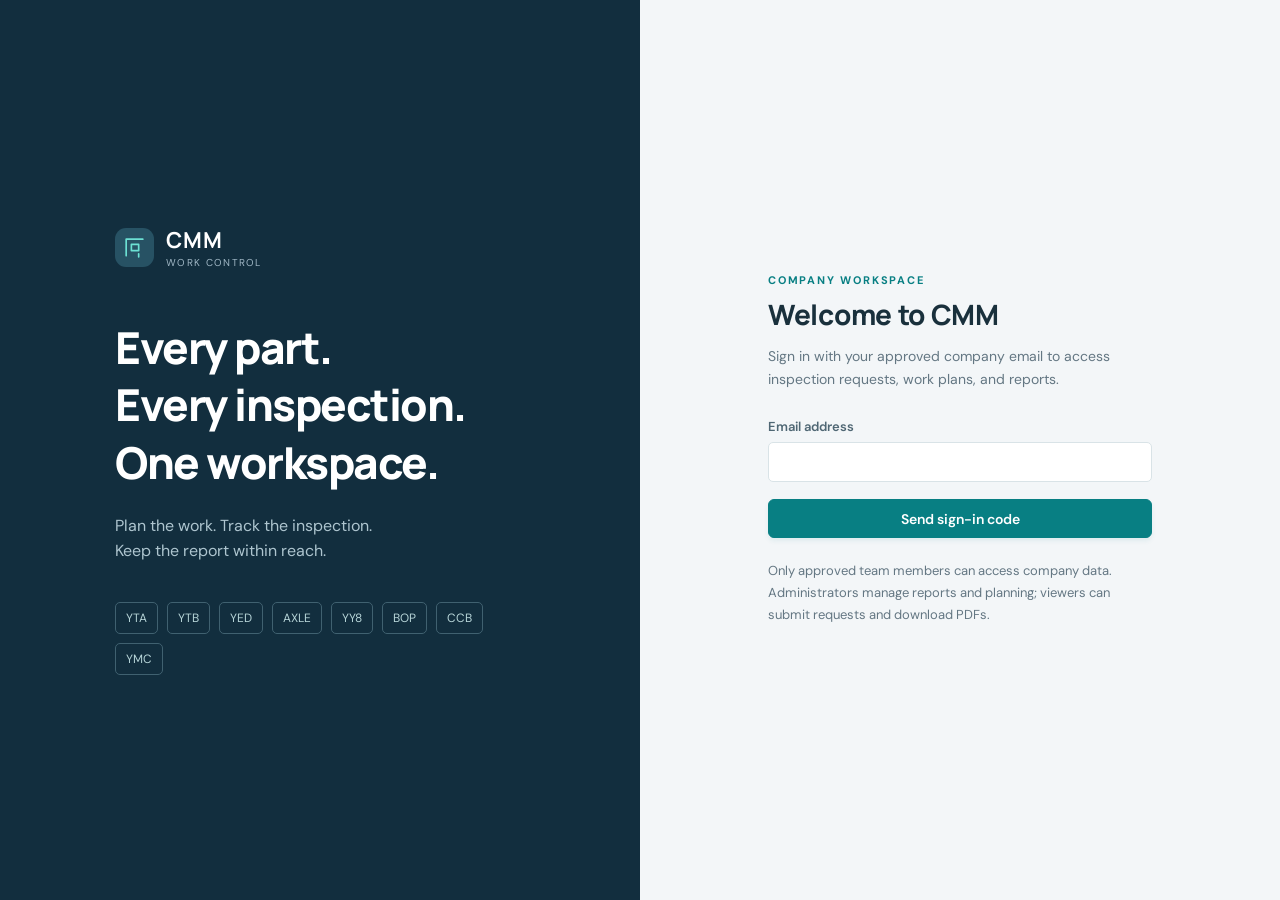
==== index.html @ 53dfef70 "Refresh portal assets for company calendar support" ====
<!doctype html>
<html lang="en"><head><meta charset="utf-8"><meta name="viewport" content="width=device-width,initial-scale=1"><meta name="description" content="CMM work planning, inspection requests, reports and shift availability."><meta name="referrer" content="no-referrer"><title>CMM | Work Control</title><link rel="icon" href="favicon.svg" type="image/svg+xml"><link rel="stylesheet" href="style.css"><script defer src="config.js?v=20261004-live"></script><script defer src="app.js?v=20261004-calendar"></script></head><body><div id="app"></div><dialog id="modal" aria-labelledby="modal-title"></dialog><div id="toast" role="status" aria-live="polite"></div><noscript>This portal requires JavaScript. Please enable it in your browser.</noscript></body></html>
---- style.css ----
@import url('https://fonts.googleapis.com/css2?family=DM+Sans:wght@400;450;500;550;600;650;700&family=Manrope:wght@400;500;600;650;700;750;800&display=swap');
:root{--navy:#122e3e;--navy2:#1c3c4e;--teal:#087f83;--mint:#e1f3ef;--ink:#19303c;--muted:#647783;--line:#e0e7eb;--bg:#f3f6f8;--white:#fff;--red:#be4650;--amber:#b56b12;font-family:'DM Sans',Arial,sans-serif;color:var(--ink);font-synthesis:none;font-size:16px}*{box-sizing:border-box}body{margin:0;background:var(--bg)}button,input,select,textarea{font:inherit}button,a,input,select,textarea{-webkit-tap-highlight-color:transparent}button{cursor:pointer}button:disabled{opacity:.5;cursor:not-allowed}button:focus-visible,a:focus-visible,input:focus-visible,select:focus-visible,textarea:focus-visible{outline:3px solid #42adaf;outline-offset:3px}a{color:var(--teal)}button{border:0}svg{width:20px;height:20px;vertical-align:middle;flex-shrink:0}h1,h2,h3,p{margin:0}h1,h2,h3{font-family:Manrope,Arial,sans-serif}h1{font-size:30px;letter-spacing:-1px;font-weight:800;line-height:1.3}h2{font-size:17px;font-weight:750;letter-spacing:-.3px}h3{font-size:16px}p{line-height:1.6}small,.small{font-size:13px;color:var(--muted)}.muted{color:var(--muted)}.app-shell{display:grid;grid-template-columns:242px minmax(0,1fr);min-height:100vh}.sidebar{background:var(--navy);color:#c2d1d9;position:fixed;top:0;bottom:0;left:0;width:242px;display:flex;flex-direction:column;padding:31px 20px 18px;z-index:20}.brand{display:flex;gap:12px;align-items:center;color:white;padding:0 12px 31px}.brand-mark{width:39px;height:39px;background:#275264;border-radius:11px;display:grid;place-items:center;color:#6ce0d3}.brand-mark svg{width:25px;height:25px}.brand strong{font-family:Manrope,sans-serif;font-size:22px;letter-spacing:1px}.brand small{display:block;color:#a0b7c5;letter-spacing:1.3px;font-size:10px;margin-top:1px}.nav-caption{font-size:11px;letter-spacing:1.6px;color:#8ca7b8;padding:16px 12px 10px;font-weight:600}.nav{display:flex;flex-direction:column;gap:5px}.nav button{width:100%;display:flex;align-items:center;gap:12px;padding:12px;border-radius:7px;background:transparent;color:inherit;text-align:left;font-size:14px;font-weight:500}.nav button.active{background:#285062;color:#fff;box-shadow:inset 3px 0 #54ccc3}.nav button:hover{background:#24495a}.nav button span.count{margin-left:auto;background:#3b5e6e;border-radius:5px;padding:2px 7px;font-size:12px}.side-divider{height:1px;background:#2b4757;margin:22px 12px 2px}.line-menu{display:grid;grid-template-columns:1fr 1fr;gap:8px;padding:0 12px}.line-menu button{background:transparent;color:#b5c8d3;border:1px solid #375361;border-radius:5px;padding:7px;font-size:12px;letter-spacing:.4px}.line-menu button.active{color:#91f1de;background:#214e57;border-color:#4b9f9c}.side-bottom{margin-top:auto;padding:26px 12px 0}.side-info{border:1px solid #385360;border-radius:8px;padding:12px;font-size:12px;line-height:1.8;color:#a6becd}.side-info strong{color:#e0efee;font-size:13px;display:block}.profile{border-top:1px solid #2c4958;margin-top:20px;padding-top:20px;display:flex;gap:11px;align-items:center}.avatar{height:35px;width:35px;border-radius:50%;display:grid;place-items:center;background:#dcecf0;color:#365c69;font-weight:700;font-size:12px;flex-shrink:0}.profile strong{font-size:13px;color:#f4f7f8;display:block;max-width:135px;overflow:hidden;text-overflow:ellipsis}.profile small{color:#93adb9;font-size:11px}.main{grid-column:2;min-width:0}.topbar{height:78px;padding:0 38px;display:flex;align-items:center;justify-content:space-between;border-bottom:1px solid var(--line);background:white;gap:18px}.breadcrumb{font-size:13px;color:var(--muted);display:flex;align-items:center;gap:12px}.breadcrumb b{color:var(--ink);font-weight:500}.topright{display:flex;gap:19px;align-items:center;font-size:13px;color:var(--muted)}.time{font-variant-numeric:tabular-nums}.icon-btn{display:inline-grid;place-items:center;background:white;border:1px solid var(--line);border-radius:6px;width:34px;height:34px;color:#617883}.content{padding:30px 38px 40px;max-width:1640px;margin:0 auto}.page-heading{display:flex;align-items:center;justify-content:space-between;margin-bottom:25px;gap:15px}.page-heading p{font-size:14px;color:var(--muted);margin-top:6px}.eyebrow{font-size:11px;letter-spacing:1.8px;font-weight:700;color:var(--teal);margin-bottom:8px}.actions{display:flex;align-items:center;gap:10px;flex-wrap:wrap}.btn{display:inline-flex;align-items:center;justify-content:center;gap:8px;min-height:39px;border:1px solid var(--line);padding:9px 14px;border-radius:6px;background:white;color:var(--ink);text-decoration:none;font-size:14px;font-weight:600;white-space:nowrap}.btn.primary{background:var(--teal);border-color:var(--teal);color:white;box-shadow:0 3px 5px #087f8315}.btn.primary:hover{background:#076d70}.btn.subtle{border:0;background:transparent;color:var(--teal);padding:4px 0;font-size:13px}.btn.danger{color:var(--red);border-color:#e9bbc0}.demo-banner{border:1px solid #d3e5ec;background:#e8f2f6;padding:10px 14px;border-radius:7px;font-size:13px;display:flex;align-items:center;gap:10px;margin-bottom:23px;color:#3e6574}.demo-banner .btn{margin-left:auto;font-size:12px;min-height:27px;padding:4px 9px;background:transparent;border-color:#b7cfd8}.metric-grid{display:grid;grid-template-columns:repeat(4,1fr);gap:17px;margin-bottom:24px}.metric{background:white;border:1px solid var(--line);border-radius:10px;padding:21px 23px;position:relative}.metric-label{font-size:13px;color:var(--muted);font-weight:500;display:flex;justify-content:space-between;align-items:center}.metric-icon{background:#f0f5f7;border-radius:8px;display:grid;place-items:center;width:33px;height:33px;color:#778e9a}.metric b{font-family:Manrope,sans-serif;font-size:34px;letter-spacing:-1px;font-weight:800;display:block;margin:8px 0 7px}.metric small{font-size:12px}.metric.warn .metric-icon{background:#fff0e9;color:#bb7457}.metric.teal .metric-icon{background:#e4f4f0;color:#309187}.metric.blue .metric-icon{background:#eaf1fb;color:#6c8bb1}.metric span.mark{background:#fef0eb;padding:3px 5px;border-radius:4px;color:#b65b39}.dashboard-grid{display:grid;grid-template-columns:minmax(0,1fr) 310px;gap:23px}.panel{border:1px solid var(--line);border-radius:10px;background:white;overflow:hidden}.panel+.panel{margin-top:21px}.panel-head{padding:21px 23px;display:flex;align-items:center;justify-content:space-between;gap:12px}.panel-head p{font-size:12px;color:var(--muted);margin-top:5px}.panel-body{padding:0 23px 23px}.pill{display:inline-flex;align-items:center;gap:5px;border-radius:5px;padding:5px 8px;font-size:12px;font-weight:600;white-space:nowrap;background:#eff3f5;color:#596f7c}.pill.progress{background:#e5effb;color:#4275a9}.pill.completed{background:#e3f4eb;color:#32805e}.pill.planned{background:#eaf2f3;color:#467b83}.pill.requested{background:#f0edf9;color:#8471a3}.pill.hold{background:#fff3df;color:#b27f27}.pill.urgent{background:#fdeceb;color:#bc5553}.pill.high{background:#fff4e3;color:#ae782b}.pill.normal{background:#f1f5f7;color:#708591}.tabs{display:flex;gap:22px;overflow:auto;border-bottom:1px solid var(--line);padding:0 23px}.tabs button{padding:0 0 14px;background:none;border-bottom:2px solid transparent;color:var(--muted);font-size:13px;white-space:nowrap}.tabs button.active{border-bottom-color:var(--teal);color:var(--teal);font-weight:700}.filterbar{display:flex;align-items:center;gap:10px;padding:16px 23px;flex-wrap:wrap}.searchbox{position:relative;flex:1;min-width:180px}.searchbox svg{position:absolute;left:11px;top:10px;width:16px;color:#8ba1ac}.searchbox input{width:100%;padding-left:35px}.filterbar select{width:auto;min-width:100px}.filterbar input,.filterbar select{font-size:13px;min-height:36px;height:36px}.table-wrap{overflow:auto}table{border-collapse:collapse;width:100%;text-align:left;font-size:13px}thead{background:#f8fafb;border-block:1px solid #e9eef1;color:#82939d;font-size:10px;letter-spacing:1px;text-transform:uppercase}th{font-weight:600;padding:12px 20px;white-space:nowrap}td{padding:17px 20px;border-bottom:1px solid #edf1f3;vertical-align:middle;white-space:nowrap}tbody tr:last-child td{border-bottom:0}tbody tr:hover{background:#fafcfd}td strong{display:block;font-size:13px;font-weight:600;margin-bottom:5px}td small{font-size:11px;color:#8496a0}.part-link{border:0;background:transparent;text-align:left;padding:0;color:var(--ink)}.part-link:hover strong{color:var(--teal)}.line-tag{display:inline-block;border:1px solid #dce7eb;background:#f8fbfc;padding:4px 7px;border-radius:4px;font-size:11px;letter-spacing:.4px;color:#506e7d;font-weight:700}.date-overdue{color:#b65e51}.table-foot{border-top:1px solid var(--line);padding:13px 23px;display:flex;justify-content:space-between;font-size:12px;color:#8698a2;gap:10px}.workload{display:grid;grid-template-columns:repeat(8,1fr);gap:17px;align-items:end;height:130px}.workload-item{display:flex;flex-direction:column;align-items:center;justify-content:end;height:100%;gap:9px;font-size:11px;color:#82939c}.bar{width:100%;max-width:34px;border-radius:4px 4px 0 0;background:#3d9999;min-height:3px;position:relative}.bar span{position:absolute;top:-20px;left:0;right:0;text-align:center;color:#487887;font-size:11px}.workload-note{font-size:12px;color:var(--muted);margin-top:18px}.shift-heading{display:flex;align-items:center;justify-content:space-between;margin-bottom:20px}.available{font-size:11px;color:#338974;background:#e4f4ed;padding:4px 7px;border-radius:4px}.staff{display:flex;align-items:center;gap:12px;padding:15px 0;border-top:1px solid #edf1f3}.staff:first-child{border-top:0;padding-top:0}.staff .avatar{border-radius:9px;background:#edf3f5;height:38px;width:38px;color:#638392}.staff strong{display:block;font-size:13px;margin-bottom:4px}.staff small{font-size:11px}.staff .status-dot{margin-left:auto;width:7px;height:7px;border-radius:50%;background:#56a28a}.roster-note{background:#f6f9fa;border-top:1px solid var(--line);padding:13px 20px;font-size:11px;color:#84959e;line-height:1.6}.document-mini{display:flex;gap:12px;align-items:center;padding:15px 0;border-top:1px solid #edf1f3}.document-mini:first-child{padding-top:0;border-top:0}.file-icon{display:grid;place-items:center;width:36px;height:40px;border-radius:6px;background:#fceee9;color:#bf7d6a;flex-shrink:0}.file-icon svg{width:19px}.document-mini strong{font-size:12px;display:block;max-width:160px;overflow:hidden;text-overflow:ellipsis;white-space:nowrap;margin-bottom:4px}.document-mini small{font-size:10px}.document-mini button{margin-left:auto;color:#7c929d;border:0;background:transparent}.notice{padding:15px 18px;border:1px solid #e5d4ad;background:#fff9ed;border-radius:7px;font-size:13px;line-height:1.65;color:#8f743c;margin-bottom:20px}.notice.info{background:#edf5f8;border-color:#d4e6ed;color:#527788}.empty{padding:38px 20px;text-align:center;color:var(--muted)}.empty svg{width:32px;height:32px;color:#9aacb5;margin-bottom:12px}.empty strong{display:block;color:#4b6573;margin-bottom:6px;font-size:15px}.empty p{font-size:13px;max-width:410px;margin:0 auto 16px}.footer{display:flex;justify-content:space-between;color:#96a4ac;font-size:11px;margin-top:30px;gap:20px}.footer b{color:#6e8792;font-weight:500}.progress-track{height:5px;background:#e7eff0;border-radius:5px;overflow:hidden;margin-top:14px}.progress-track div{height:100%;background:#2e9290}.plans-header{padding:20px 23px;display:flex;gap:15px;align-items:center;justify-content:space-between}.plans-header input{width:auto}.plan-grid{display:grid;grid-template-columns:1fr 1fr;gap:24px}.report-grid{display:grid;grid-template-columns:repeat(3,1fr);gap:18px}.report-card{padding:22px;background:white;border:1px solid var(--line);border-radius:9px;display:flex;flex-direction:column;gap:14px}.report-card h3{font-size:15px;word-break:break-word;line-height:1.6}.report-meta{display:flex;justify-content:space-between;gap:10px;font-size:12px;color:var(--muted)}.report-card .actions{margin-top:auto;border-top:1px solid var(--line);padding-top:14px}.roster-table td,.roster-table th{text-align:center;min-width:100px}.roster-table td:first-child,.roster-table th:first-child{text-align:left}.roster-cell{display:inline-flex;flex-direction:column;gap:5px;border-radius:6px;padding:9px 12px;background:#edf4f5;color:#497981;font-size:12px;min-width:70px}.roster-cell.holiday{background:#f5f1ea;color:#a78d67}.roster-cell small{font-size:10px;color:inherit}.roster-cell.today{outline:1px solid #5aa1a1}.legend{display:flex;gap:20px;flex-wrap:wrap;padding:20px 23px;color:var(--muted);font-size:12px}.legend b{color:var(--teal);margin-right:4px}.settings-grid{display:grid;grid-template-columns:1fr 1fr;gap:22px;align-items:start}.settings-grid .panel{margin-top:0}.settings-grid .panel-body{padding-top:0}.form-grid{display:grid;grid-template-columns:1fr 1fr;gap:17px}.field{display:flex;flex-direction:column;gap:7px;margin-bottom:17px}.form-grid .field{margin-bottom:0}.field.full{grid-column:1/-1}.field label{font-size:13px;font-weight:600;color:#4f6774}.field small{line-height:1.6}.field input,.field select,.field textarea,input,select,textarea{padding:10px 11px;border:1px solid #d9e3e7;border-radius:5px;color:var(--ink);background:#fff;min-height:40px;width:100%;outline:0;font-size:14px}textarea{resize:vertical;line-height:1.6;min-height:90px}.shift-inputs{display:grid;grid-template-columns:70px 1fr 1fr;gap:10px;align-items:center;margin-bottom:10px;font-size:13px}.check-label{display:flex;align-items:center;gap:10px;font-size:14px;line-height:1.5}.check-label input{width:16px;min-height:auto}.form-actions{display:flex;justify-content:flex-end;gap:10px;margin-top:23px;align-items:center}.form-error{background:#fff0ee;color:#b04946;padding:10px 12px;border-radius:5px;font-size:13px;line-height:1.5;display:none;margin:12px 0}.form-error.visible{display:block}dialog{border:1px solid var(--line);border-radius:12px;padding:0;width:min(610px,calc(100% - 28px));color:var(--ink);box-shadow:0 20px 100px #0d293936;max-height:90vh}dialog::backdrop{background:#0e293c70;backdrop-filter:blur(3px)}.modal-header{display:flex;justify-content:space-between;gap:20px;align-items:center;border-bottom:1px solid var(--line);padding:23px 26px}.modal-header h2{font-size:21px}.modal-body{padding:24px 26px}.detail-checks{padding:17px;background:#f3f7f9;border:1px solid var(--line);border-radius:7px;white-space:pre-wrap;line-height:1.7;font-size:14px;margin:16px 0 22px}.detail-info{display:flex;gap:9px;flex-wrap:wrap;margin-bottom:18px}.detail-info .pill{font-size:12px}.detail-report{display:flex;gap:12px;align-items:center;border:1px solid var(--line);padding:12px;border-radius:7px;margin-top:10px;font-size:13px}.detail-report span{flex:1;word-break:break-word}.upload-area{border:1px dashed #9ebdc5;background:#f6fafb;border-radius:8px;padding:22px;text-align:center;margin-top:18px}.upload-area svg{width:29px;height:29px;color:#5f949d;margin-bottom:11px}.upload-area p{font-size:13px;color:var(--muted);margin-bottom:13px}.upload-area input{font-size:13px;max-width:100%;background:white}.week-fields{display:grid;grid-template-columns:repeat(2,1fr);gap:14px;margin:18px 0}.week-fields label{font-size:12px;display:block;margin-bottom:7px}.login-wrap{min-height:100vh;display:grid;grid-template-columns:1fr 1fr}.login-brand{background:var(--navy);color:white;padding:10vw 9vw;display:flex;justify-content:center;flex-direction:column}.login-brand .brand{padding:0 0 50px}.login-brand h1{font-size:44px;line-height:1.3;letter-spacing:-1.5px}.login-brand p{color:#aec5cf;margin-top:22px;font-size:16px}.login-lines{display:flex;flex-wrap:wrap;gap:9px;margin-top:38px}.login-lines span{border:1px solid #406170;padding:7px 10px;border-radius:5px;font-size:12px;color:#b7d5d8}.login-form{display:flex;flex-direction:column;justify-content:center;padding:10vw;max-width:750px}.login-form h2{font-size:28px;margin-bottom:12px}.login-form p{font-size:14px;color:var(--muted);margin-bottom:28px}.login-form .btn{width:100%}.login-form small{display:block;margin-top:22px;line-height:1.7}.login-link{margin-top:20px;background:none;color:var(--teal);font-size:13px}.mobile-menu{display:none}#toast{position:fixed;bottom:25px;left:50%;transform:translateX(-50%) translateY(100px);padding:14px 23px;background:#193c4b;color:white;border-radius:8px;font-size:14px;box-shadow:0 5px 30px #122e3e30;z-index:99;transition:transform .2s;max-width:90vw}#toast.show{transform:translateX(-50%) translateY(0)}.loading{padding:80px 25px;text-align:center;color:var(--muted)}.loading:before{content:'';display:block;width:28px;height:28px;border:3px solid #cbdfe3;border-top-color:var(--teal);border-radius:50%;animation:spin 1s linear infinite;margin:0 auto 17px}@keyframes spin{to{transform:rotate(360deg)}}
@media(min-width:1550px){.content{padding-top:38px}.metric-grid{gap:23px}.metric{padding:24px 27px}.dashboard-grid{grid-template-columns:minmax(0,1fr) 340px}td{padding-block:21px}.panel-head{padding-block:23px}}
@media(max-width:1250px){.app-shell{grid-template-columns:205px minmax(0,1fr)}.sidebar{width:205px;padding-inline:13px}.content{padding:27px 24px}.topbar{padding:0 24px}.dashboard-grid{grid-template-columns:minmax(0,1fr)}.dashboard-aside{display:grid;grid-template-columns:1fr 1fr;gap:22px}.dashboard-aside .panel{margin-top:0}.metric{padding:16px}.metric-label{font-size:12px}.metric-icon{width:28px;height:28px}.report-grid{grid-template-columns:1fr 1fr}}
@media(max-width:850px){.metric-grid{grid-template-columns:1fr 1fr}.page-heading{align-items:flex-start}.page-heading h1{font-size:25px}.settings-grid,.plan-grid{grid-template-columns:1fr}.topright .date-text{display:none}.sidebar{width:190px}.app-shell{grid-template-columns:190px minmax(0,1fr)}.content{padding:23px 18px}.topbar{padding:0 18px}.page-heading{flex-direction:column}.login-wrap{grid-template-columns:1fr}.login-brand{padding:45px}.login-brand .brand{padding-bottom:24px}.login-brand h1{font-size:30px}.login-brand p,.login-lines{display:none}.login-form{padding:40px;max-width:none}}
@media(max-width:620px){.app-shell{display:block}.main{width:100%}.sidebar{transform:translateX(-100%);transition:transform .2s;width:242px;box-shadow:20px 0 80px #15354533}.sidebar.open{transform:translateX(0)}.mobile-menu{display:inline-grid}.topbar{height:64px}.breadcrumb{font-size:12px}.breadcrumb span{display:none}.topright{gap:9px}.time{font-size:11px}.content{padding:22px 15px}.metric-grid{gap:10px}.metric{padding:14px}.metric b{font-size:29px}.metric small{font-size:10px}.metric-label{font-size:11px}.metric-icon{width:24px;height:24px}.metric-icon svg{width:15px;height:15px}.dashboard-grid{gap:17px}.dashboard-aside{grid-template-columns:1fr}.report-grid{grid-template-columns:1fr}.demo-banner{font-size:11px;line-height:1.5;align-items:start}.demo-banner .btn{display:none}.panel-head{padding:18px}.panel-body{padding-inline:18px}.workload{gap:12px}.form-grid{grid-template-columns:1fr}.field.full{grid-column:auto}.modal-body{padding:22px 18px}.modal-header{padding:21px 18px}.footer{font-size:10px}.footer span:last-child{display:none}.tabs{gap:18px;padding-inline:18px}.filterbar{padding:15px 18px}.login-brand{padding:35px 25px}.login-form{padding:32px 25px}}
@media(prefers-reduced-motion:reduce){*{animation:none!important;transition:none!important}}
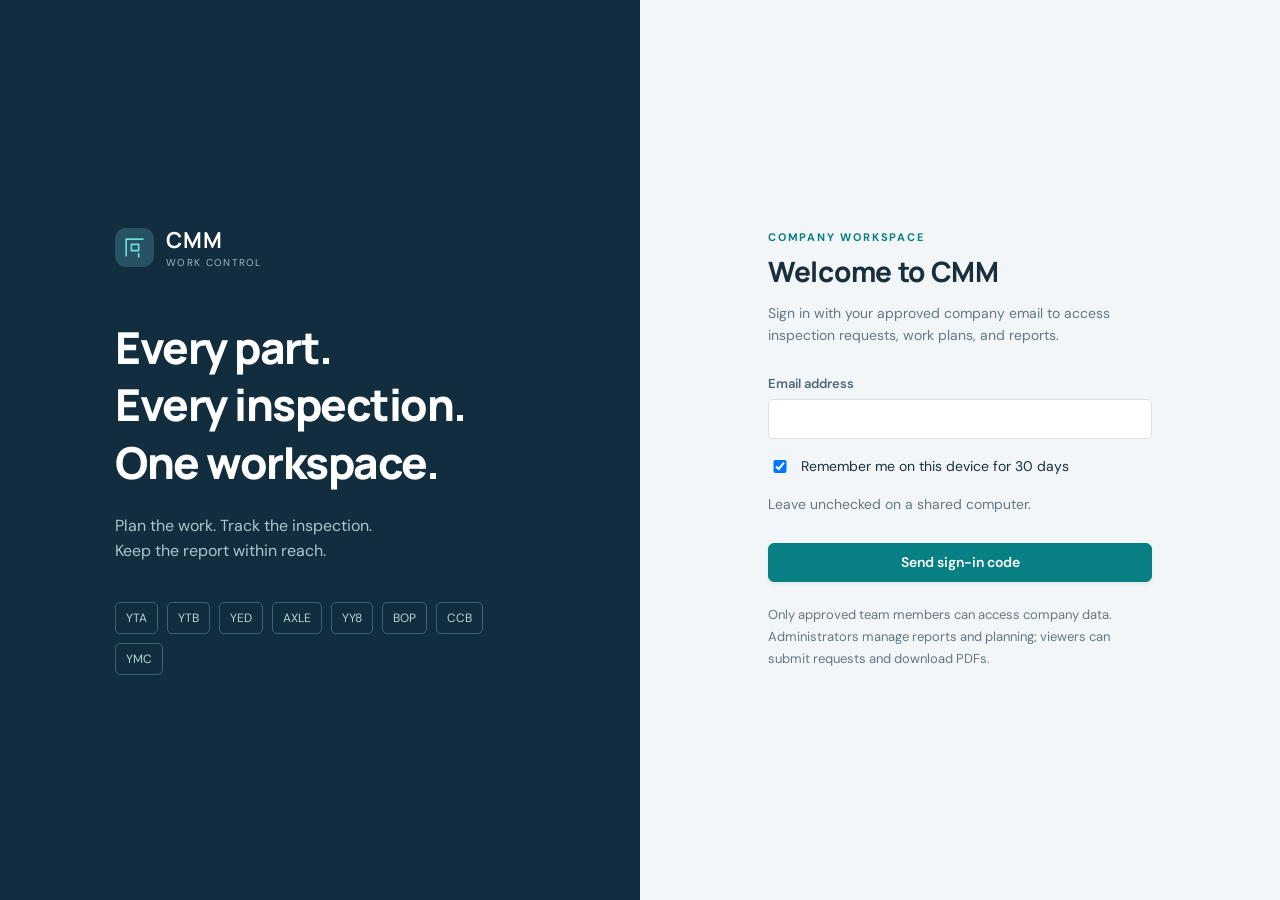
==== commit 69c1fbf9: "Refresh assets for remember-me support" ====
--- a/index.html
+++ b/index.html
@@ -1,2 +1,2 @@
 <!doctype html>
-<html lang="en"><head><meta charset="utf-8"><meta name="viewport" content="width=device-width,initial-scale=1"><meta name="description" content="CMM work planning, inspection requests, reports and shift availability."><meta name="referrer" content="no-referrer"><title>CMM | Work Control</title><link rel="icon" href="favicon.svg" type="image/svg+xml"><link rel="stylesheet" href="style.css"><script defer src="config.js?v=20261004-live"></script><script defer src="app.js?v=20261004-calendar"></script></head><body><div id="app"></div><dialog id="modal" aria-labelledby="modal-title"></dialog><div id="toast" role="status" aria-live="polite"></div><noscript>This portal requires JavaScript. Please enable it in your browser.</noscript></body></html>
+<html lang="en"><head><meta charset="utf-8"><meta name="viewport" content="width=device-width,initial-scale=1"><meta name="description" content="CMM work planning, inspection requests, reports and shift availability."><meta name="referrer" content="no-referrer"><title>CMM | Work Control</title><link rel="icon" href="favicon.svg" type="image/svg+xml"><link rel="stylesheet" href="style.css"><script defer src="config.js?v=20261004-live"></script><script defer src="app.js?v=20261004-remember"></script></head><body><div id="app"></div><dialog id="modal" aria-labelledby="modal-title"></dialog><div id="toast" role="status" aria-live="polite"></div><noscript>This portal requires JavaScript. Please enable it in your browser.</noscript></body></html>
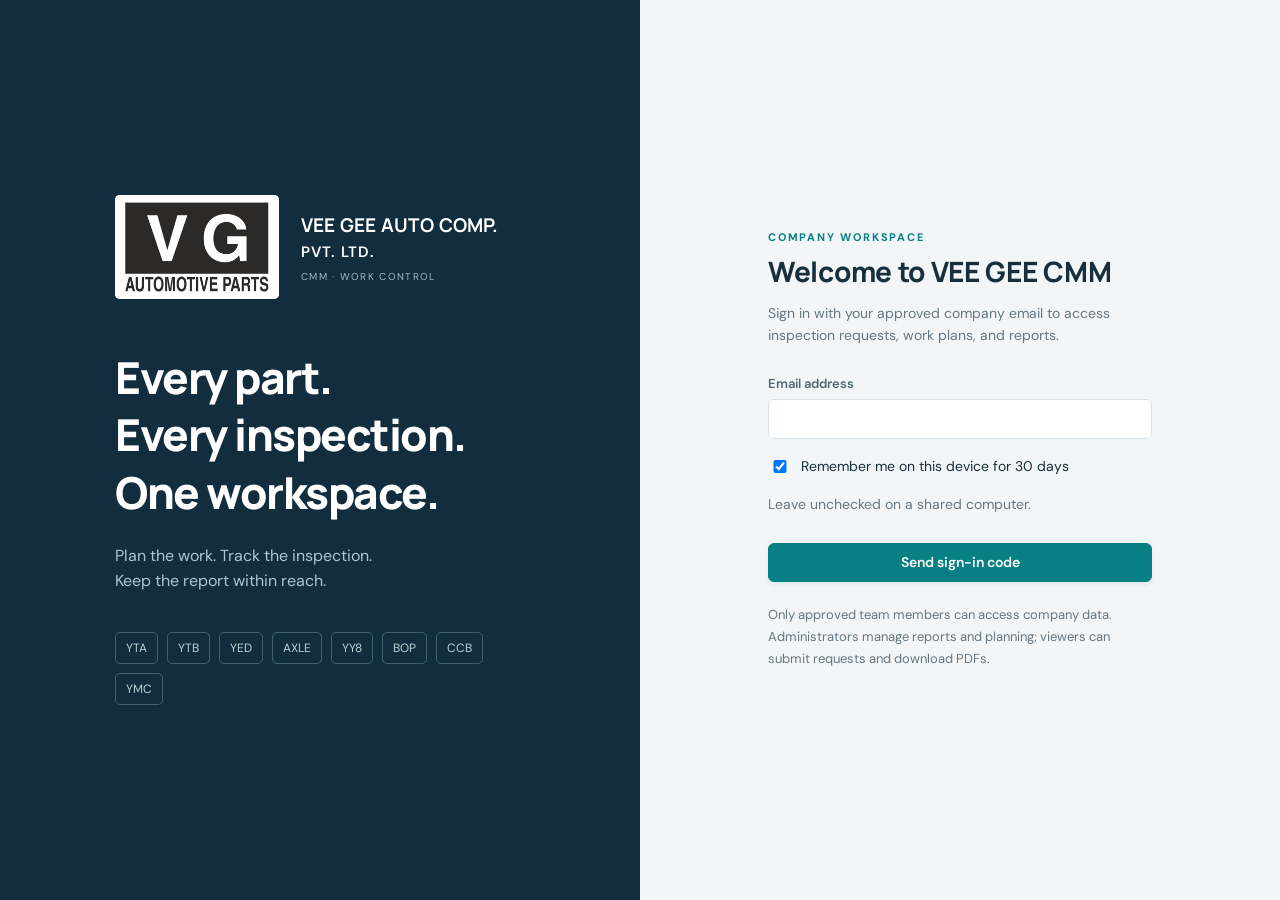
==== commit b41a3d84: "Apply VEE GEE AUTO COMP. PVT. LTD. company branding" ====
--- a/index.html
+++ b/index.html
@@ -1,2 +1,2 @@
 <!doctype html>
-<html lang="en"><head><meta charset="utf-8"><meta name="viewport" content="width=device-width,initial-scale=1"><meta name="description" content="CMM work planning, inspection requests, reports and shift availability."><meta name="referrer" content="no-referrer"><title>CMM | Work Control</title><link rel="icon" href="favicon.svg" type="image/svg+xml"><link rel="stylesheet" href="style.css"><script defer src="config.js?v=20261004-live"></script><script defer src="app.js?v=20261004-remember"></script></head><body><div id="app"></div><dialog id="modal" aria-labelledby="modal-title"></dialog><div id="toast" role="status" aria-live="polite"></div><noscript>This portal requires JavaScript. Please enable it in your browser.</noscript></body></html>
+<html lang="en"><head><meta charset="utf-8"><meta name="viewport" content="width=device-width,initial-scale=1"><meta name="description" content="VEE GEE AUTO COMP. PVT. LTD. — CMM work planning, inspection requests, reports and shift availability."><meta name="referrer" content="no-referrer"><title>VEE GEE | CMM Work Control</title><link rel="icon" href="company-logo.svg" type="image/svg+xml"><link rel="stylesheet" href="style.css?v=20261004-veegee"><script defer src="config.js?v=20261004-live"></script><script defer src="app.js?v=20261004-veegee"></script></head><body><div id="app"></div><dialog id="modal" aria-labelledby="modal-title"></dialog><div id="toast" role="status" aria-live="polite"></div><noscript>This portal requires JavaScript. Please enable it in your browser.</noscript></body></html>
--- a/style.css
+++ b/style.css
@@ -5,3 +5,8 @@
 @media(max-width:850px){.metric-grid{grid-template-columns:1fr 1fr}.page-heading{align-items:flex-start}.page-heading h1{font-size:25px}.settings-grid,.plan-grid{grid-template-columns:1fr}.topright .date-text{display:none}.sidebar{width:190px}.app-shell{grid-template-columns:190px minmax(0,1fr)}.content{padding:23px 18px}.topbar{padding:0 18px}.page-heading{flex-direction:column}.login-wrap{grid-template-columns:1fr}.login-brand{padding:45px}.login-brand .brand{padding-bottom:24px}.login-brand h1{font-size:30px}.login-brand p,.login-lines{display:none}.login-form{padding:40px;max-width:none}}
 @media(max-width:620px){.app-shell{display:block}.main{width:100%}.sidebar{transform:translateX(-100%);transition:transform .2s;width:242px;box-shadow:20px 0 80px #15354533}.sidebar.open{transform:translateX(0)}.mobile-menu{display:inline-grid}.topbar{height:64px}.breadcrumb{font-size:12px}.breadcrumb span{display:none}.topright{gap:9px}.time{font-size:11px}.content{padding:22px 15px}.metric-grid{gap:10px}.metric{padding:14px}.metric b{font-size:29px}.metric small{font-size:10px}.metric-label{font-size:11px}.metric-icon{width:24px;height:24px}.metric-icon svg{width:15px;height:15px}.dashboard-grid{gap:17px}.dashboard-aside{grid-template-columns:1fr}.report-grid{grid-template-columns:1fr}.demo-banner{font-size:11px;line-height:1.5;align-items:start}.demo-banner .btn{display:none}.panel-head{padding:18px}.panel-body{padding-inline:18px}.workload{gap:12px}.form-grid{grid-template-columns:1fr}.field.full{grid-column:auto}.modal-body{padding:22px 18px}.modal-header{padding:21px 18px}.footer{font-size:10px}.footer span:last-child{display:none}.tabs{gap:18px;padding-inline:18px}.filterbar{padding:15px 18px}.login-brand{padding:35px 25px}.login-form{padding:32px 25px}}
 @media(prefers-reduced-motion:reduce){*{animation:none!important;transition:none!important}}
+
+/* Keep account actions reachable on shorter laptop screens. */
+.sidebar{overflow-y:auto;overscroll-behavior:contain}.sidebar>*{flex-shrink:0}.header-menu{position:relative}.header-menu summary{list-style:none;font-size:25px}.header-menu summary::-webkit-details-marker{display:none}.header-dropdown{position:absolute;right:0;top:calc(100% + 10px);z-index:50;min-width:255px;padding:8px;background:white;border:1px solid var(--line);border-radius:10px;box-shadow:0 12px 35px #122e3e26}.header-dropdown .btn,.header-dropdown a{display:flex;align-items:center;gap:10px;width:100%;padding:12px;text-align:left;text-decoration:none;border:0;background:transparent;border-radius:6px;font-size:13px;color:var(--ink)}.header-dropdown .btn:hover,.header-dropdown a:hover{background:var(--bg)}.header-signout{white-space:nowrap;padding:8px 10px}.calendar-toolbar{display:flex;align-items:center;justify-content:space-between;margin-bottom:20px}.company-calendar-grid{display:grid;grid-template-columns:repeat(7,minmax(0,1fr));gap:4px}.calendar-weekday{text-align:center;font-size:12px;padding:8px 0}.calendar-date{min-height:74px;border:1px solid var(--line);border-radius:5px;padding:7px;background:#f7f9fa;overflow-wrap:anywhere}.calendar-date>b{font-size:13px}.calendar-date>span{display:block;font-size:10px;line-height:1.35;margin-top:5px}.calendar-muted{opacity:.4}.calendar-today{outline:2px solid var(--teal);outline-offset:-2px}.calendar-legend{display:flex;flex-wrap:wrap;gap:6px;margin-top:14px}.calendar-legend span{padding:5px 8px;border-radius:4px;font-size:11px}@media(max-width:620px){.header-signout span{display:none}.header-signout{padding:8px}.topright{gap:6px}.calendar-date{padding:4px;min-height:66px}.calendar-date>span{font-size:9px}}
+
+.company-brand{flex-direction:column;align-items:flex-start;gap:13px;padding-inline:12px}.company-logo{display:block;width:100%;max-width:155px;height:auto;border-radius:5px;background:#fff}.company-brand strong{font-size:14px;letter-spacing:.2px;line-height:1.5}.company-suffix{display:block;font-size:12px;font-weight:600;letter-spacing:1px;margin-top:2px}.company-brand small{font-size:9px;margin-top:8px}.login-brand .company-brand{flex-direction:row;align-items:center;gap:22px}.login-brand .company-logo{width:170px;max-width:40%;flex-shrink:0}.login-brand .company-brand strong{font-size:19px}.login-brand .company-suffix{font-size:15px}.login-brand .company-brand small{font-size:10px}@media(max-width:850px){.login-brand .company-logo{width:135px}.login-brand .company-brand strong{font-size:16px}}@media(max-width:400px){.login-brand .company-brand{gap:13px}.login-brand .company-brand strong{font-size:13px}.login-brand .company-suffix{font-size:12px}}
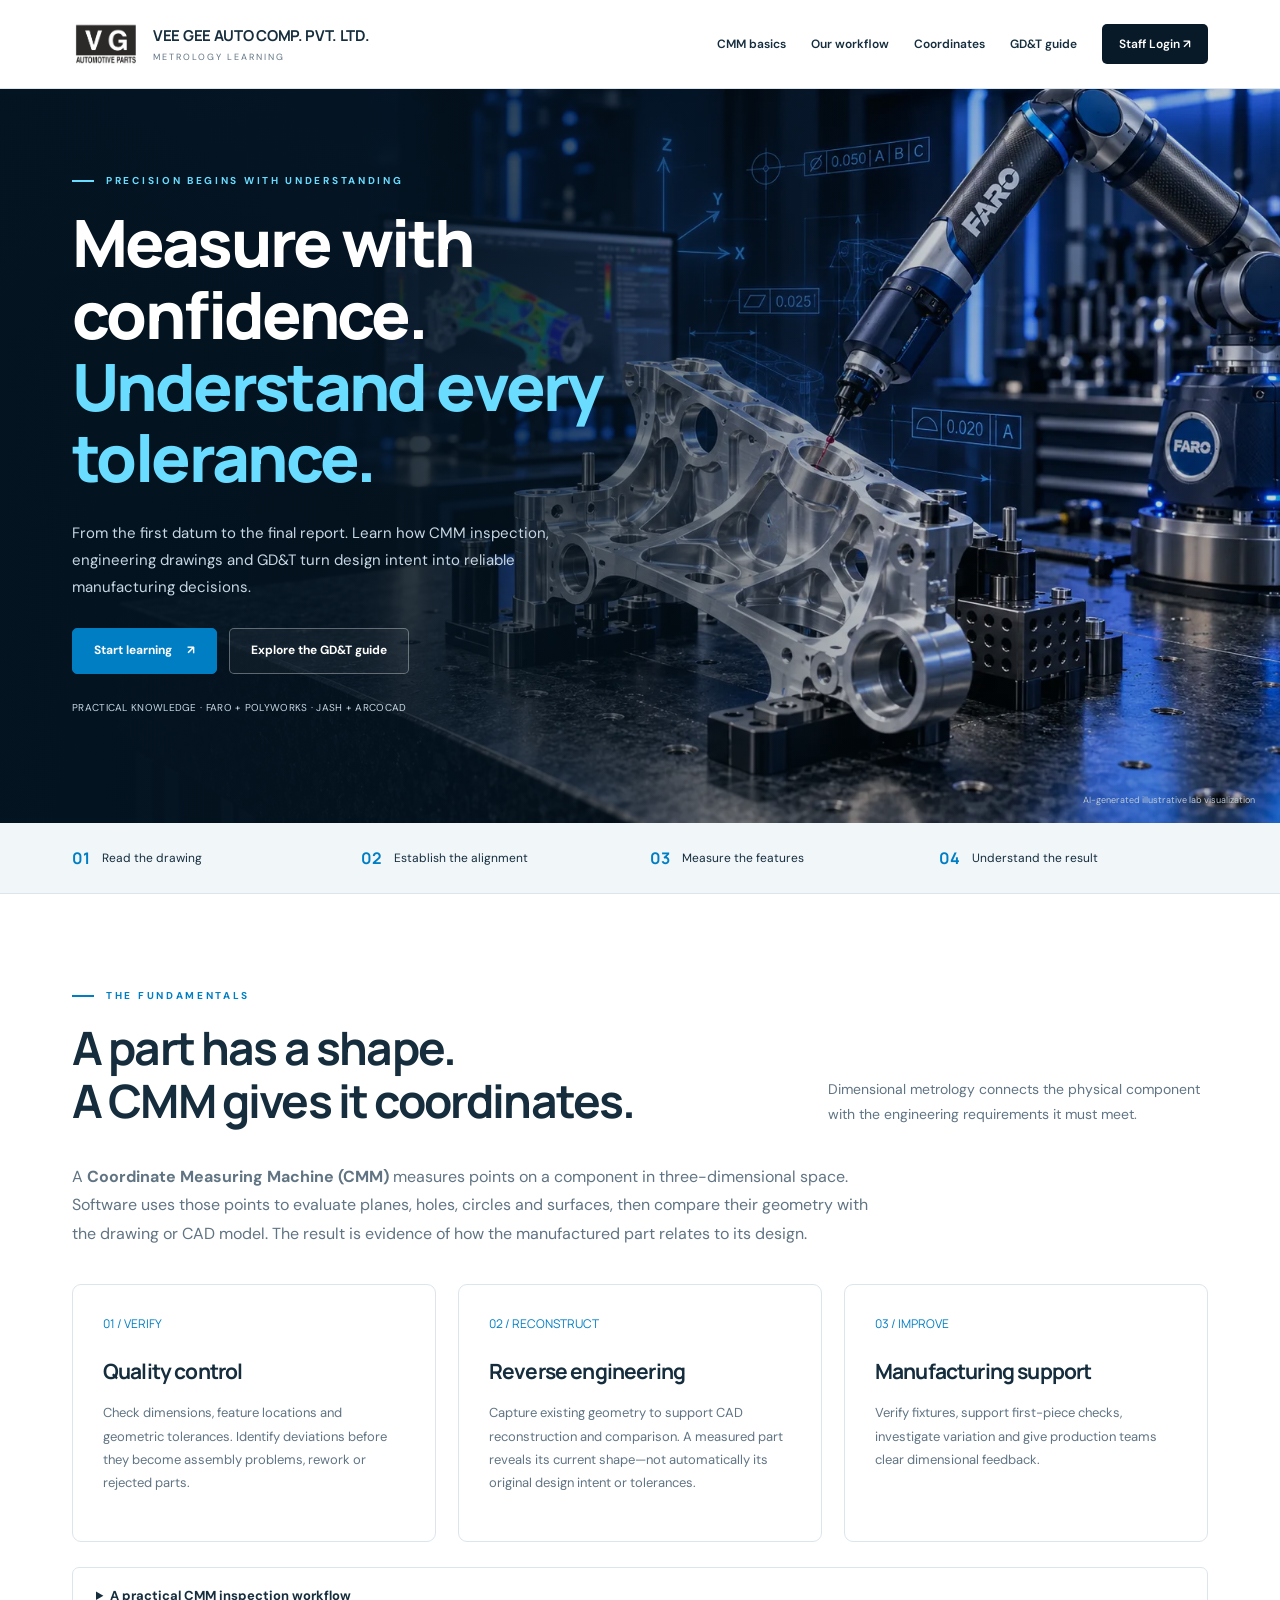
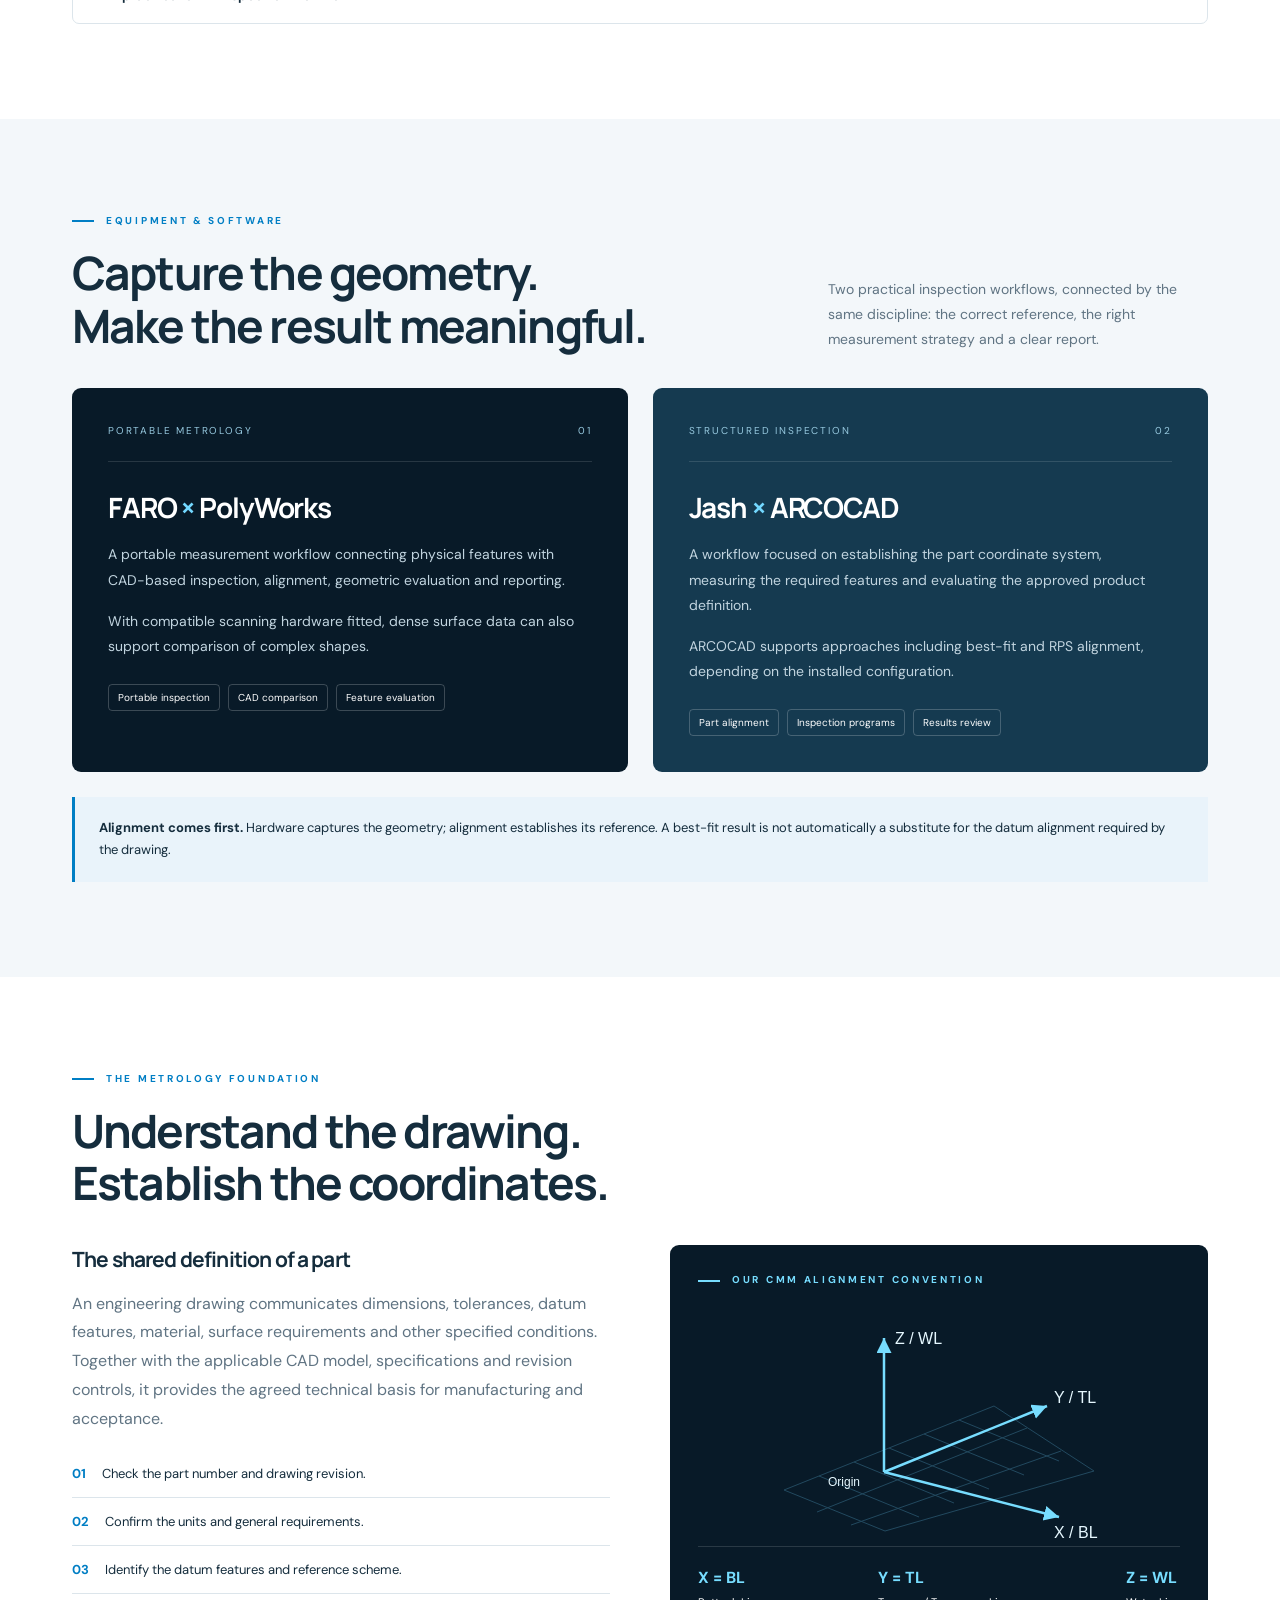
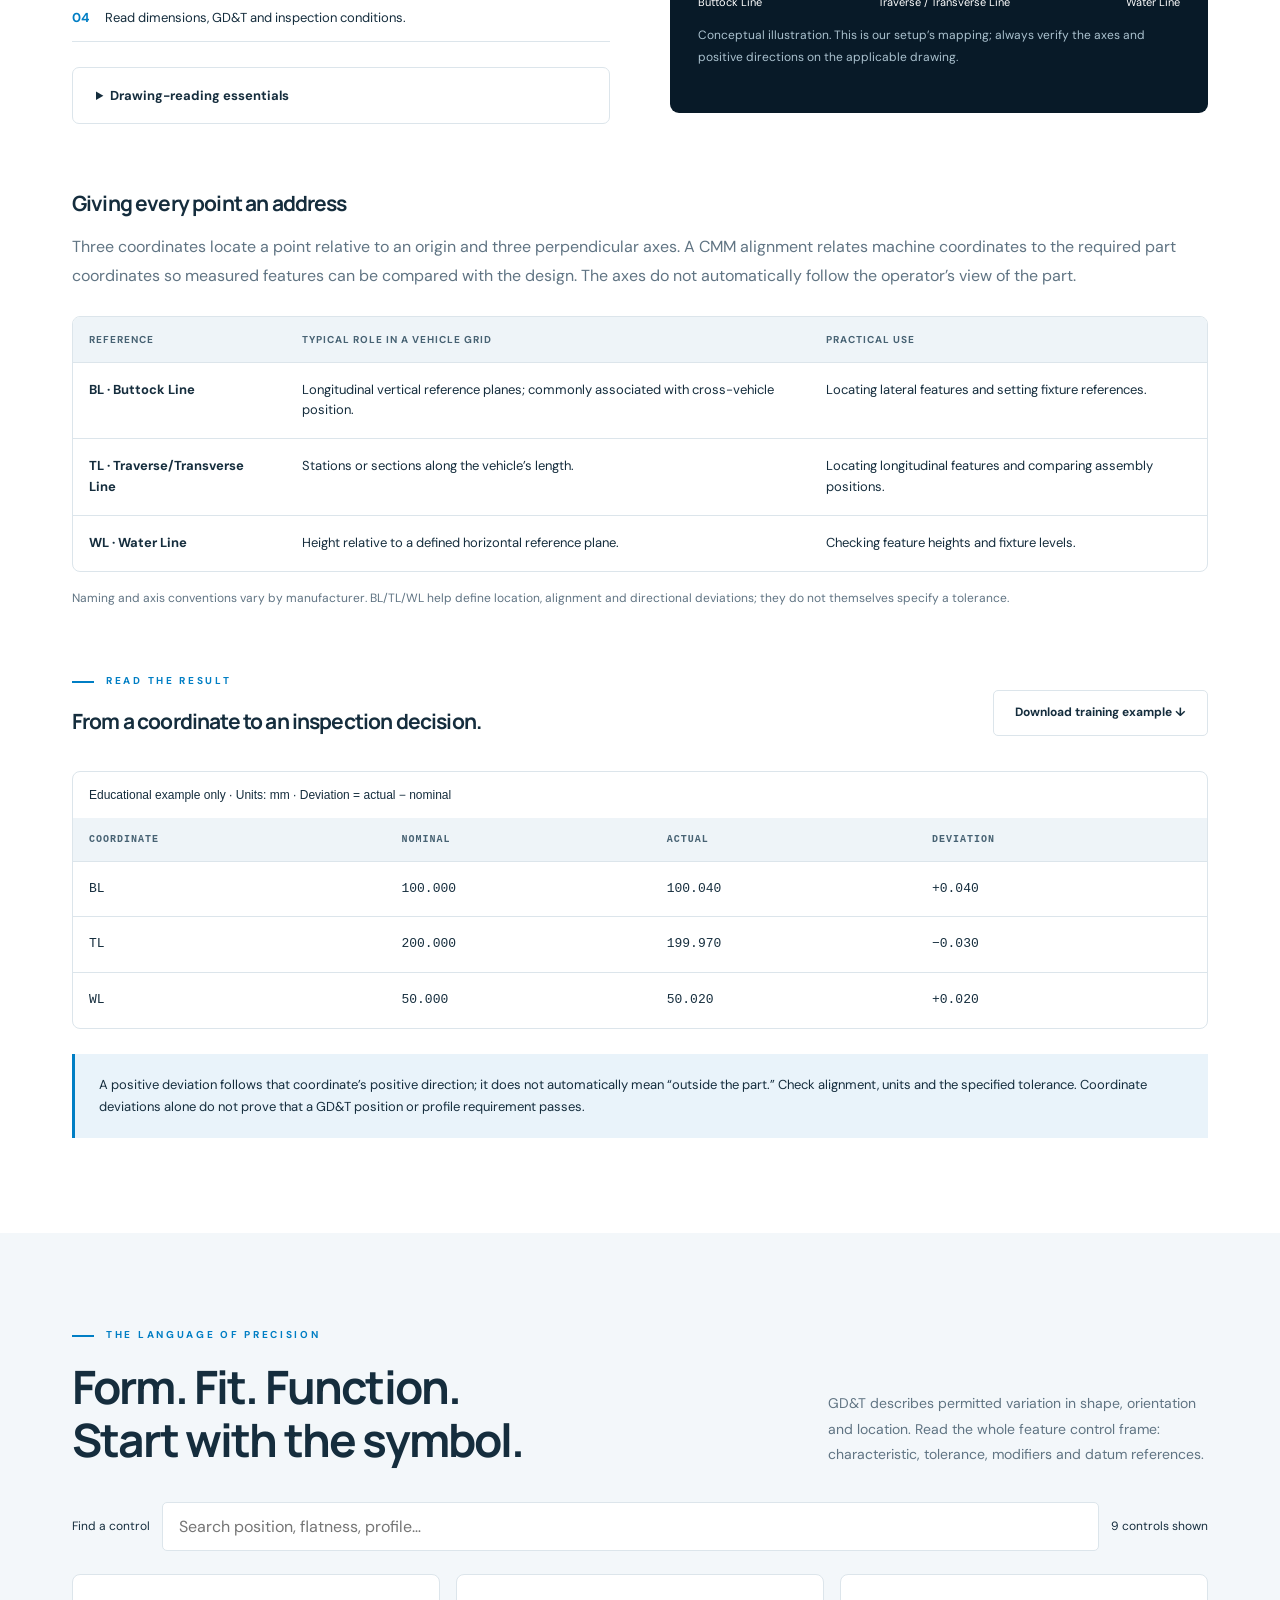
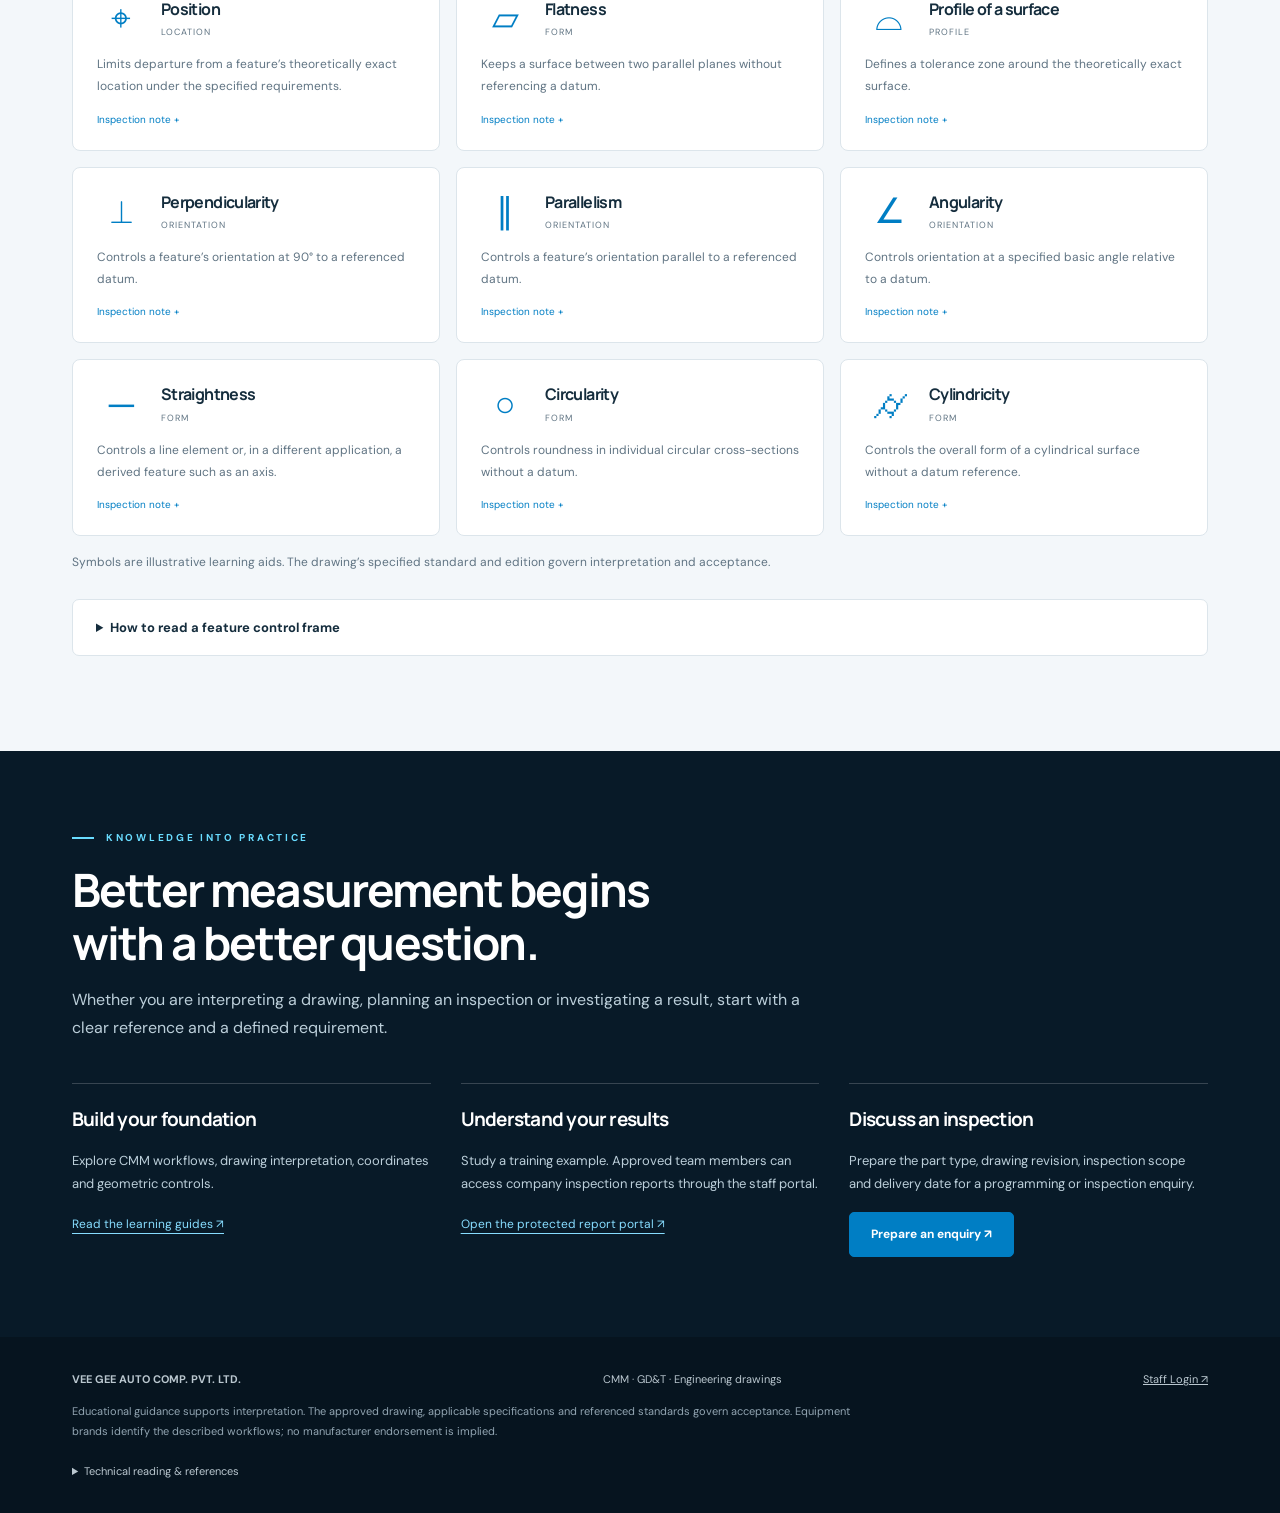
==== commit 39f3943e: "Publish approved VEE GEE metrology homepage for all visitors" ====
--- a/index.html
+++ b/index.html
@@ -1,2 +1,25 @@
 <!doctype html>
-<html lang="en"><head><meta charset="utf-8"><meta name="viewport" content="width=device-width,initial-scale=1"><meta name="description" content="VEE GEE AUTO COMP. PVT. LTD. — CMM work planning, inspection requests, reports and shift availability."><meta name="referrer" content="no-referrer"><title>VEE GEE | CMM Work Control</title><link rel="icon" href="company-logo.svg" type="image/svg+xml"><link rel="stylesheet" href="style.css?v=20261004-veegee"><script defer src="config.js?v=20261004-live"></script><script defer src="app.js?v=20261004-veegee"></script></head><body><div id="app"></div><dialog id="modal" aria-labelledby="modal-title"></dialog><div id="toast" role="status" aria-live="polite"></div><noscript>This portal requires JavaScript. Please enable it in your browser.</noscript></body></html>
+<html lang="en-IN"><head><meta charset="utf-8"><meta name="viewport" content="width=device-width, initial-scale=1"><meta name="description" content="Learn CMM inspection, GD&T, engineering drawings and BL/TL/WL coordinates with VEE GEE Metrology Learning."><meta name="referrer" content="no-referrer"><meta name="theme-color" content="#081a28"><title>VEE GEE | Metrology Learning & CMM</title><link rel="icon" href="company-logo.svg" type="image/svg+xml"><link rel="stylesheet" href="learn.css?v=20261004"><script defer src="learn.js?v=20261004"></script></head><body>
+<a class="skip" href="#main">Skip to content</a>
+<header class="site-header"><div class="wrap nav-bar"><a class="wordmark" href="index.html" aria-label="VEE GEE Metrology Learning home"><img src="company-logo.svg" alt="VG Automotive Parts" width="68" height="43"><div><strong>VEE GEE AUTO COMP. PVT. LTD.</strong><small>METROLOGY LEARNING</small></div></a><button class="menu-toggle" aria-controls="main-nav" aria-expanded="false" aria-label="Toggle navigation">☰</button><nav id="main-nav" aria-label="Main navigation"><a href="#cmm">CMM basics</a><a href="#equipment">Our workflow</a><a href="#coordinates">Coordinates</a><a href="#gdt">GD&T guide</a><a href="portal.html" class="nav-login">Staff Login ↗</a></nav></div></header>
+<main id="main">
+<section class="hero"><img class="hero-art" src="hero-metrology.svg" alt="Illustrative metrology lab with a portable measuring arm probing a machined component" width="1672" height="941" fetchpriority="high"><div class="wrap"><div class="eyebrow">Precision begins with understanding</div><h1>Measure with confidence.<br><span>Understand every tolerance.</span></h1><p>From the first datum to the final report. Learn how CMM inspection, engineering drawings and GD&T turn design intent into reliable manufacturing decisions.</p><div class="buttons"><a class="button" href="#cmm">Start learning <span aria-hidden="true">↗</span></a><a class="button secondary" href="#gdt">Explore the GD&T guide</a></div><p class="hero-sub">PRACTICAL KNOWLEDGE · FARO + POLYWORKS · JASH + ARCOCAD</p></div><span class="hero-caption">AI-generated illustrative lab visualization</span></section>
+<div class="topic-strip"><div class="wrap"><span><b>01</b> Read the drawing</span><span><b>02</b> Establish the alignment</span><span><b>03</b> Measure the features</span><span><b>04</b> Understand the result</span></div></div>
+<section class="section" id="cmm"><div class="wrap"><div class="section-head"><div><div class="eyebrow">The fundamentals</div><h2>A part has a shape.<br>A CMM gives it coordinates.</h2></div><p>Dimensional metrology connects the physical component with the engineering requirements it must meet.</p></div><p class="intro">A <strong>Coordinate Measuring Machine (CMM)</strong> measures points on a component in three-dimensional space. Software uses those points to evaluate planes, holes, circles and surfaces, then compare their geometry with the drawing or CAD model. The result is evidence of how the manufactured part relates to its design.</p><div class="cards"><article class="card"><span class="card-number">01 / VERIFY</span><h3>Quality control</h3><p>Check dimensions, feature locations and geometric tolerances. Identify deviations before they become assembly problems, rework or rejected parts.</p></article><article class="card"><span class="card-number">02 / RECONSTRUCT</span><h3>Reverse engineering</h3><p>Capture existing geometry to support CAD reconstruction and comparison. A measured part reveals its current shape—not automatically its original design intent or tolerances.</p></article><article class="card"><span class="card-number">03 / IMPROVE</span><h3>Manufacturing support</h3><p>Verify fixtures, support first-piece checks, investigate variation and give production teams clear dimensional feedback.</p></article></div><details class="details-guide"><summary>A practical CMM inspection workflow</summary><div class="detail-body"><ol><li>Confirm the approved drawing, revision, units and inspection scope.</li><li>Prepare and secure the part without introducing unintended distortion.</li><li>Verify probe qualification and the equipment’s suitability for the task.</li><li>Establish the drawing’s datum or specified reference-point alignment.</li><li>Measure features using an appropriate point distribution and strategy.</li><li>Review the evaluation settings, tolerances and results before releasing the report.</li></ol><p>Measurement quality depends on equipment capability, environment, fixturing, sampling and the evaluation method—not just the displayed decimal places.</p></div></details></div></section>
+<section class="section pale" id="equipment"><div class="wrap"><div class="section-head"><div><div class="eyebrow">Equipment & software</div><h2>Capture the geometry.<br>Make the result meaningful.</h2></div><p>Two practical inspection workflows, connected by the same discipline: the correct reference, the right measurement strategy and a clear report.</p></div><div class="stack-grid"><article class="stack-card"><div class="stack-top"><span>Portable metrology</span><span>01</span></div><h3>FARO <span style="color:#73d8ff">×</span> PolyWorks</h3><p>A portable measurement workflow connecting physical features with CAD-based inspection, alignment, geometric evaluation and reporting.</p><p>With compatible scanning hardware fitted, dense surface data can also support comparison of complex shapes.</p><div class="tags"><span>Portable inspection</span><span>CAD comparison</span><span>Feature evaluation</span></div></article><article class="stack-card"><div class="stack-top"><span>Structured inspection</span><span>02</span></div><h3>Jash <span style="color:#73d8ff">×</span> ARCOCAD</h3><p>A workflow focused on establishing the part coordinate system, measuring the required features and evaluating the approved product definition.</p><p>ARCOCAD supports approaches including best-fit and RPS alignment, depending on the installed configuration.</p><div class="tags"><span>Part alignment</span><span>Inspection programs</span><span>Results review</span></div></article></div><div class="note"><strong>Alignment comes first.</strong> Hardware captures the geometry; alignment establishes its reference. A best-fit result is not automatically a substitute for the datum alignment required by the drawing.</div></div></section>
+<section class="section" id="coordinates"><div class="wrap"><div class="eyebrow">The metrology foundation</div><div class="section-head"><h2>Understand the drawing.<br>Establish the coordinates.</h2></div><div class="split"><div><h3>The shared definition of a part</h3><p>An engineering drawing communicates dimensions, tolerances, datum features, material, surface requirements and other specified conditions. Together with the applicable CAD model, specifications and revision controls, it provides the agreed technical basis for manufacturing and acceptance.</p><ol class="step-list"><li>Check the part number and drawing revision.</li><li>Confirm the units and general requirements.</li><li>Identify the datum features and reference scheme.</li><li>Read dimensions, GD&T and inspection conditions.</li></ol><details class="details-guide"><summary>Drawing-reading essentials</summary><div class="detail-body"><p>Use section views to understand internal geometry. Distinguish basic dimensions, size limits and geometric tolerances. Read the drawing notes and title block before evaluating a feature.</p><p>A datum is a theoretically exact reference. A datum feature is the physical feature used to establish that reference. The inspection alignment must respect the specified order and constraints.</p></div></details></div><div><div class="coordinate-card"><div class="eyebrow" style="color:#77ddff">Our CMM alignment convention</div><svg viewBox="0 0 420 235" role="img" aria-label="Conceptual coordinate triad with X labelled BL, Y labelled TL and Z labelled WL"><defs><marker id="arrow" markerWidth="8" markerHeight="8" refX="6" refY="3" orient="auto"><path d="M0 0 L6 3 L0 6" fill="#77ddff"/></marker></defs><g stroke="#22495f" stroke-width="1"><path d="M55 184L265 100L365 165L156 225Z" fill="none"/><path d="M90 170L190 211 M125 156L225 197 M160 142L260 183 M195 128L295 169 M230 114L330 155 M88 206L298 122 M122 219L332 145"/></g><g stroke="#77ddff" stroke-width="2.5" marker-end="url(#arrow)"><path d="M155 166L330 211"/><path d="M155 166L318 100"/><path d="M155 166V32"/></g><g fill="#e6f8ff" font-family="Arial,sans-serif" font-size="16"><text x="325" y="232">X / BL</text><text x="325" y="97">Y / TL</text><text x="166" y="38">Z / WL</text><text x="99" y="180" font-size="12">Origin</text></g></svg><div class="axis-legend"><span><strong>X = BL</strong>Buttock Line</span><span><strong>Y = TL</strong>Traverse / Transverse Line</span><span><strong>Z = WL</strong>Water Line</span></div><p>Conceptual illustration. This is our setup’s mapping; always verify the axes and positive directions on the applicable drawing.</p></div></div></div><div class="subsection"><h3>Giving every point an address</h3><p>Three coordinates locate a point relative to an origin and three perpendicular axes. A CMM alignment relates machine coordinates to the required part coordinates so measured features can be compared with the design. The axes do not automatically follow the operator’s view of the part.</p><div class="table-wrap"><table><thead><tr><th>Reference</th><th>Typical role in a vehicle grid</th><th>Practical use</th></tr></thead><tbody><tr><td><strong>BL · Buttock Line</strong></td><td>Longitudinal vertical reference planes; commonly associated with cross-vehicle position.</td><td>Locating lateral features and setting fixture references.</td></tr><tr><td><strong>TL · Traverse/Transverse Line</strong></td><td>Stations or sections along the vehicle’s length.</td><td>Locating longitudinal features and comparing assembly positions.</td></tr><tr><td><strong>WL · Water Line</strong></td><td>Height relative to a defined horizontal reference plane.</td><td>Checking feature heights and fixture levels.</td></tr></tbody></table></div><p class="hint">Naming and axis conventions vary by manufacturer. BL/TL/WL help define location, alignment and directional deviations; they do not themselves specify a tolerance.</p></div><div class="subsection" id="sample-report"><div class="section-head"><div><div class="eyebrow">Read the result</div><h3>From a coordinate to an inspection decision.</h3></div><button class="button secondary" id="sample-download">Download training example ↓</button></div><div class="table-wrap"><table class="numbers"><caption style="text-align:left;padding:16px;font-family:Arial,sans-serif;font-size:12px">Educational example only · Units: mm · Deviation = actual − nominal</caption><thead><tr><th>Coordinate</th><th>Nominal</th><th>Actual</th><th>Deviation</th></tr></thead><tbody><tr><td>BL</td><td>100.000</td><td>100.040</td><td>+0.040</td></tr><tr><td>TL</td><td>200.000</td><td>199.970</td><td>−0.030</td></tr><tr><td>WL</td><td>50.000</td><td>50.020</td><td>+0.020</td></tr></tbody></table></div><div class="note">A positive deviation follows that coordinate’s positive direction; it does not automatically mean “outside the part.” Check alignment, units and the specified tolerance. Coordinate deviations alone do not prove that a GD&T position or profile requirement passes.</div></div></div></section>
+<section class="section pale" id="gdt"><div class="wrap"><div class="section-head"><div><div class="eyebrow">The language of precision</div><h2>Form. Fit. Function.<br>Start with the symbol.</h2></div><p>GD&T describes permitted variation in shape, orientation and location. Read the whole feature control frame: characteristic, tolerance, modifiers and datum references.</p></div><div class="symbol-tools"><label for="symbol-search" class="hint" style="align-self:center">Find a control</label><input type="search" id="symbol-search" placeholder="Search position, flatness, profile…"><span id="symbol-status" role="status" class="hint" style="align-self:center">9 controls shown</span></div><div class="symbol-grid">
+<details class="symbol-card"><summary><div class="symbol-heading"><span class="symbol-icon" aria-hidden="true">⌖</span><div><h3>Position</h3><small>Location</small></div></div><p>Limits departure from a feature’s theoretically exact location under the specified requirements.</p></summary><p class="inspection-note">Often called true position. Evaluate the appropriate axis or centre plane, datum reference frame and material-condition modifiers. A coordinate difference is not automatically a position result.</p></details>
+<details class="symbol-card"><summary><div class="symbol-heading"><span class="symbol-icon" aria-hidden="true">▱</span><div><h3>Flatness</h3><small>Form</small></div></div><p>Keeps a surface between two parallel planes without referencing a datum.</p></summary><p class="inspection-note">Distribute measurement points across the surface. Sampling only a small area may miss high and low regions. Surface flatness is different from orientation to another surface.</p></details>
+<details class="symbol-card"><summary><div class="symbol-heading"><span class="symbol-icon" aria-hidden="true">⌓</span><div><h3>Profile of a surface</h3><small>Profile</small></div></div><p>Defines a tolerance zone around the theoretically exact surface.</p></summary><p class="inspection-note">The specified datums, zone disposition and other requirements determine the evaluation. Confirm the nominal geometry and alignment before interpreting a deviation map.</p></details>
+<details class="symbol-card"><summary><div class="symbol-heading"><span class="symbol-icon" aria-hidden="true">⟂</span><div><h3>Perpendicularity</h3><small>Orientation</small></div></div><p>Controls a feature’s orientation at 90° to a referenced datum.</p></summary><p class="inspection-note">The tolerance defines a zone, not simply an angular readout. Confirm whether the controlled feature is a surface, axis or centre plane.</p></details>
+<details class="symbol-card"><summary><div class="symbol-heading"><span class="symbol-icon" aria-hidden="true">∥</span><div><h3>Parallelism</h3><small>Orientation</small></div></div><p>Controls a feature’s orientation parallel to a referenced datum.</p></summary><p class="inspection-note">Establish the datum correctly. Parallelism does not by itself define the separation distance between features.</p></details>
+<details class="symbol-card"><summary><div class="symbol-heading"><span class="symbol-icon" aria-hidden="true">∠</span><div><h3>Angularity</h3><small>Orientation</small></div></div><p>Controls orientation at a specified basic angle relative to a datum.</p></summary><p class="inspection-note">Use the basic angle and geometric tolerance together. Do not replace the specified tolerance zone with an arbitrary plus/minus angle limit.</p></details>
+<details class="symbol-card"><summary><div class="symbol-heading"><span class="symbol-icon" aria-hidden="true">—</span><div><h3>Straightness</h3><small>Form</small></div></div><p>Controls a line element or, in a different application, a derived feature such as an axis.</p></summary><p class="inspection-note">Identify exactly what the callout controls. Surface-line straightness and axis straightness require different feature interpretations.</p></details>
+<details class="symbol-card"><summary><div class="symbol-heading"><span class="symbol-icon" aria-hidden="true">○</span><div><h3>Circularity</h3><small>Form</small></div></div><p>Controls roundness in individual circular cross-sections without a datum.</p></summary><p class="inspection-note">Inspect appropriate sections and distribute points around their circumference. Diameter and circularity describe different properties.</p></details>
+<details class="symbol-card"><summary><div class="symbol-heading"><span class="symbol-icon" aria-hidden="true">⌭</span><div><h3>Cylindricity</h3><small>Form</small></div></div><p>Controls the overall form of a cylindrical surface without a datum reference.</p></summary><p class="inspection-note">Sample around and along the cylinder. A single circular section cannot represent the form of the whole cylindrical surface.</p></details>
+</div><p class="hint">Symbols are illustrative learning aids. The drawing’s specified standard and edition govern interpretation and acceptance.</p><details class="details-guide"><summary>How to read a feature control frame</summary><div class="detail-body"><ol><li>Identify the geometric characteristic and the feature it controls.</li><li>Read the tolerance value, zone shape and any modifiers.</li><li>Identify datum references in the specified order, where present.</li><li>Check the basic dimensions and applicable drawing notes.</li><li>Choose a measurement and evaluation method that implements the complete requirement.</li></ol><p>Do not mix rules from different standards or editions without an explicit engineering basis.</p></div></details></div></section>
+<section class="cta" id="contact"><div class="wrap"><div class="eyebrow">Knowledge into practice</div><h2>Better measurement begins<br>with a better question.</h2><p>Whether you are interpreting a drawing, planning an inspection or investigating a result, start with a clear reference and a defined requirement.</p><div class="cta-grid"><article><h3>Build your foundation</h3><p>Explore CMM workflows, drawing interpretation, coordinates and geometric controls.</p><a href="#cmm">Read the learning guides ↗</a></article><article><h3>Understand your results</h3><p>Study a training example. Approved team members can access company inspection reports through the staff portal.</p><a href="portal.html">Open the protected report portal ↗</a></article><article><h3>Discuss an inspection</h3><p>Prepare the part type, drawing revision, inspection scope and delivery date for a programming or inspection enquiry.</p><button class="button" data-enquiry>Prepare an enquiry ↗</button></article></div></div></section>
+</main><footer class="site-footer"><div class="wrap"><div class="footer-row"><strong>VEE GEE AUTO COMP. PVT. LTD.</strong><span>CMM · GD&T · Engineering drawings</span><a href="portal.html">Staff Login ↗</a></div><p>Educational guidance supports interpretation. The approved drawing, applicable specifications and referenced standards govern acceptance. Equipment brands identify the described workflows; no manufacturer endorsement is implied.</p><details class="sources"><summary>Technical reading & references</summary><a href="https://www.asme.org/codes-standards/find-codes-standards/dimensioning-and-tolerancing" target="_blank" rel="noopener noreferrer">ASME · Dimensioning & Tolerancing</a><a href="https://www.faro.com/en/Resource-Library/Article/understanding-portable-measurement-arms" target="_blank" rel="noopener noreferrer">FARO · Portable measurement arms</a><a href="https://www.polyworks.com/en-in/case-studies/geoform" target="_blank" rel="noopener noreferrer">PolyWorks · CAD-based inspection</a><a href="https://metrostaff.it/arcocad-2/" target="_blank" rel="noopener noreferrer">Metrostaff · ARCOCAD</a><a href="https://2017.icmd.cz/proceedings/81_ICMD.pdf" target="_blank" rel="noopener noreferrer">ICMD · Coordinate systems & RPS</a></details></div></footer>
+<dialog id="enquiry-dialog" aria-labelledby="enquiry-title"><button id="close-enquiry" class="dialog-close" aria-label="Close enquiry">×</button><div class="eyebrow">Programming & inspection</div><h2 id="enquiry-title">Prepare your enquiry</h2><p>Create a text draft to share through your approved company contact channel. This form does not send an email or submit your details.</p><form id="enquiry-form"><label>Your name<input name="name" required maxlength="120" autocomplete="name"></label><label>Company<input name="company" required maxlength="150" autocomplete="organization"></label><label>Work email<input name="email" type="email" required autocomplete="email"></label><label>Inspection requirement<textarea name="requirement" required maxlength="4000" placeholder="Part type, drawing revision, checks required, quantity and target date"></textarea></label><div class="buttons"><button class="button" type="submit">Download enquiry draft ↓</button></div><p id="enquiry-status" role="status"></p></form></dialog>
+</body></html>
--- a/learn.css
+++ b/learn.css
@@ -0,0 +1,2 @@
+@import url('https://fonts.googleapis.com/css2?family=DM+Sans:wght@400;500;600;700&family=Manrope:wght@400;500;600;700;800&display=swap');
+:root{--navy:#081a28;--ink:#152d3d;--muted:#607483;--blue:#007ec4;--cyan:#69dcff;--line:#dce5eb;--pale:#f3f7fa;font-family:'DM Sans',Arial,sans-serif;color:var(--ink);scroll-behavior:smooth;scroll-padding-top:95px}*{box-sizing:border-box}body{margin:0;background:#fff}a{color:inherit}button,input,textarea{font:inherit}button,a{touch-action:manipulation}button{cursor:pointer}h1,h2,h3{font-family:Manrope,Arial,sans-serif;letter-spacing:-.04em;margin:0}h2{font-size:clamp(30px,3.6vw,46px);line-height:1.15}h3{font-size:21px;line-height:1.35}p{line-height:1.8;margin:16px 0;color:var(--muted)}a,button,input,textarea,summary{outline-offset:5px}:focus-visible{outline:3px solid #00a9e8}.skip{position:absolute;top:-100px;left:20px;background:white;padding:16px;z-index:100}.skip:focus{top:10px}.wrap{max-width:1200px;margin:auto;padding:0 32px}.site-header{background:#fff;position:sticky;top:0;z-index:20;border-bottom:1px solid var(--line)}.nav-bar{display:flex;align-items:center;justify-content:space-between;gap:25px;height:88px}.wordmark{display:flex;align-items:center;gap:13px;text-decoration:none}.wordmark img{width:68px;height:auto}.wordmark strong{display:block;font-family:Manrope,sans-serif;font-size:15px;letter-spacing:-.02em}.wordmark small{font-size:9px;letter-spacing:2px;display:block;margin-top:5px;color:var(--muted)}nav{display:flex;gap:25px;align-items:center;font-size:12px;font-weight:600}nav a{text-decoration:none}nav a:hover{color:var(--blue)}.nav-login{background:var(--navy);color:white;padding:12px 17px;border-radius:5px}.menu-toggle{display:none;background:transparent;border:1px solid var(--line);padding:8px 12px;border-radius:4px}.hero{min-height:660px;position:relative;display:flex;align-items:center;background:#051727;color:white;isolation:isolate}.hero-art{position:absolute;inset:0;width:100%;height:100%;object-fit:cover;object-position:65% center;z-index:-2}.hero:before{content:'';position:absolute;inset:0;background:linear-gradient(90deg,rgba(4,20,33,.97),rgba(4,20,33,.85) 32%,rgba(4,20,33,.18) 75%);z-index:-1}.hero .wrap{width:100%;padding-top:85px;padding-bottom:90px}.eyebrow{font-size:10px;letter-spacing:2.7px;font-weight:700;text-transform:uppercase;color:var(--blue);margin-bottom:20px}.hero .eyebrow{color:var(--cyan)}.eyebrow:before{content:'';display:inline-block;width:22px;height:2px;background:currentColor;vertical-align:middle;margin-right:12px}h1{font-size:clamp(42px,5.1vw,66px);line-height:1.1;max-width:670px;font-weight:800}.hero h1 span{color:var(--cyan)}.hero p{max-width:510px;color:#c7d7e3;font-size:15px;margin-top:26px}.buttons{display:flex;gap:12px;flex-wrap:wrap;margin-top:27px}.button{display:inline-flex;align-items:center;justify-content:center;gap:15px;background:var(--blue);border:1px solid var(--blue);border-radius:5px;text-decoration:none;color:white;padding:14px 21px;font-size:12px;font-weight:700;line-height:1.3}.button:hover{filter:brightness(1.12)}.button.secondary{color:var(--ink);background:white;border-color:var(--line)}.hero .button.secondary{color:white;background:#ffffff0a;border-color:#ffffff55}.hero-caption{position:absolute;right:25px;bottom:17px;font-size:9px;color:#bcc8d5}.hero-sub{font-size:10px!important;letter-spacing:.3px;margin-top:25px!important}.topic-strip{background:#f1f6f9;border-bottom:1px solid var(--line)}.topic-strip .wrap{display:grid;grid-template-columns:repeat(4,1fr);gap:20px;padding-top:24px;padding-bottom:24px}.topic-strip span{font-size:12px;display:flex;align-items:center;gap:12px}.topic-strip b{color:var(--blue);font-family:Manrope;font-size:16px}.section{padding:95px 0}.section-head{display:flex;justify-content:space-between;align-items:end;gap:35px;margin-bottom:35px}.section-head h2{max-width:650px}.section-head p{max-width:380px;font-size:14px;margin:0}.intro{max-width:800px}.cards{display:grid;grid-template-columns:repeat(3,1fr);gap:22px;margin-top:35px}.card{border:1px solid var(--line);border-radius:9px;padding:30px;background:white}.card p{font-size:13px}.card-number{font-family:Manrope;font-size:12px;color:var(--blue);display:block;margin-bottom:25px}.pale{background:var(--pale)}.stack-grid{display:grid;grid-template-columns:1fr 1fr;gap:25px}.stack-card{background:var(--navy);color:white;padding:36px;border-radius:9px;position:relative;overflow:hidden}.stack-card:nth-child(2){background:#153a50}.stack-top{border-bottom:1px solid #ffffff20;display:flex;justify-content:space-between;padding-bottom:24px;margin-bottom:27px}.stack-top span{font-size:10px;text-transform:uppercase;letter-spacing:1.8px;color:#97c9df}.stack-card h3{font-size:28px}.stack-card p{color:#c1d4df;font-size:14px}.tags{display:flex;gap:8px;flex-wrap:wrap;margin-top:25px}.tags span{border:1px solid #ffffff35;padding:6px 9px;border-radius:4px;font-size:10px}.note{padding:20px 24px;border-left:3px solid var(--blue);background:#e9f3fa;margin-top:25px;line-height:1.7;font-size:13px}.split{display:grid;grid-template-columns:1fr 1fr;gap:60px;align-items:start}.step-list{list-style:none;padding:0;counter-reset:steps}.step-list li{counter-increment:steps;padding:15px 0;border-bottom:1px solid var(--line);display:flex;gap:16px;font-size:13px}.step-list li:before{content:'0' counter(steps);color:var(--blue);font-weight:700}.coordinate-card{background:var(--navy);color:white;padding:28px;border-radius:9px}.coordinate-card svg{width:100%;height:235px}.coordinate-card p{color:#abc2cf;font-size:12px}.axis-legend{display:flex;gap:15px;justify-content:space-between;border-top:1px solid #ffffff22;padding-top:20px}.axis-legend span{font-size:11px}.axis-legend strong{font-size:16px;display:block;color:#77ddff;margin-bottom:7px}.table-wrap{overflow-x:auto;border:1px solid var(--line);border-radius:8px;margin-top:25px}table{width:100%;border-collapse:collapse;font-size:13px;text-align:left}th{background:#eef4f8;color:#476273;font-size:10px;text-transform:uppercase;letter-spacing:1px;padding:16px}td{padding:17px 16px;border-top:1px solid var(--line);line-height:1.6;vertical-align:top}.numbers{font-variant-numeric:tabular-nums;font-family:ui-monospace,monospace}.numbers td:not(:first-child){white-space:nowrap}.hint{font-size:12px}.subsection{margin-top:65px}.details-guide{margin-top:25px;border:1px solid var(--line);border-radius:7px;background:white}.details-guide summary{cursor:pointer;padding:19px 23px;font-size:13px;font-weight:700}.details-guide .detail-body{padding:0 23px 18px}.detail-body p,.detail-body li{font-size:13px;line-height:1.8;color:var(--muted)}.symbol-tools{display:flex;gap:12px;flex-wrap:wrap;margin:30px 0 23px}.symbol-tools input{padding:13px 16px;min-width:260px;border:1px solid var(--line);border-radius:5px;flex:1}.symbol-grid{display:grid;grid-template-columns:repeat(3,1fr);gap:16px}.symbol-card{border:1px solid var(--line);border-radius:8px;background:white;padding:24px}.symbol-card[hidden]{display:none}.symbol-card summary{list-style:none;cursor:pointer}.symbol-card summary::-webkit-details-marker{display:none}.symbol-heading{display:flex;align-items:center;gap:16px}.symbol-icon{font-size:35px;line-height:1;width:48px;text-align:center;color:var(--blue)}.symbol-card h3{font-size:16px}.symbol-card small{display:block;font-size:9px;color:var(--muted);text-transform:uppercase;letter-spacing:1px;margin-top:6px}.symbol-card p{font-size:12px;margin-bottom:0}.symbol-card summary:after{content:'Inspection note +';display:block;font-size:10px;color:var(--blue);margin-top:15px}.symbol-card[open] summary:after{content:'Inspection note −'}.symbol-card .inspection-note{padding-top:14px;border-top:1px solid var(--line);margin-top:15px}.cta{background:var(--navy);color:white;padding:80px 0}.cta h2{max-width:760px}.cta p{color:#bccfda;max-width:760px}.cta .eyebrow{color:var(--cyan)}.cta-grid{display:grid;grid-template-columns:repeat(3,1fr);gap:30px;margin-top:40px}.cta-grid article{padding-top:23px;border-top:1px solid #ffffff30}.cta-grid h3{font-size:19px}.cta-grid p{font-size:13px}.cta-grid a{color:#87ddff;font-size:12px;text-underline-offset:5px}.site-footer{padding:35px 0;background:#06141f;color:#bac7cf;font-size:11px}.footer-row{display:flex;justify-content:space-between;gap:30px;flex-wrap:wrap}.site-footer p{color:#92a5b2;font-size:11px;max-width:800px}.sources{margin-top:22px}.sources summary{cursor:pointer}.sources a{display:inline-block;margin:12px 20px 0 0;color:#b5cad8}dialog{border:0;border-radius:12px;padding:30px;width:min(580px,calc(100vw - 30px));max-height:85vh;color:var(--ink)}dialog::backdrop{background:#061727b3}dialog h2{font-size:27px}dialog p{font-size:13px}.dialog-close{float:right;border:0;background:var(--pale);font-size:21px;padding:3px 10px;border-radius:4px}form label{display:block;font-size:12px;font-weight:600;margin-top:15px}form input,form textarea{display:block;width:100%;padding:12px;border:1px solid var(--line);border-radius:5px;margin-top:7px}form textarea{min-height:100px}#enquiry-status{font-size:12px}.mobile-only{display:none}@media(max-width:1000px){nav{gap:14px}.wordmark strong{font-size:12px}.wrap{padding-inline:25px}.section-head{display:block}.section-head p{max-width:700px;margin-top:20px}.split{gap:30px}}@media(max-width:760px){.menu-toggle{display:block}.nav-bar{height:76px}.site-header nav{display:none;position:absolute;top:76px;left:0;right:0;background:white;border-bottom:1px solid var(--line);padding:22px;flex-direction:column;align-items:stretch}.site-header nav.open{display:flex}.hero{min-height:610px}.hero:before{background:linear-gradient(90deg,#041421eb,#041421a8)}.hero .wrap{padding-block:70px}.hero-art{object-position:70% center}.hero p{max-width:470px}.hero-caption{font-size:8px}.topic-strip .wrap{grid-template-columns:1fr 1fr}.cards,.stack-grid,.split,.cta-grid{grid-template-columns:1fr}.symbol-grid{grid-template-columns:1fr 1fr}.section{padding-block:65px}.stack-card{padding:28px}.split{gap:35px}.section-head{margin-bottom:25px}.wordmark img{width:57px}.wordmark strong{font-size:12px}.wordmark small{font-size:8px}.cta{padding:60px 0}.hero h1{font-size:48px}.calendar{overflow:auto}}@media(max-width:450px){.wrap{padding-inline:20px}.hero h1{font-size:39px}.symbol-grid{grid-template-columns:1fr}.topic-strip span{font-size:10px}.topic-strip b{font-size:14px}.hero .button{font-size:11px;padding:13px 17px}.card{padding:24px}.axis-legend{gap:7px}.axis-legend span{font-size:9px}.hero .wrap{padding-bottom:90px}.hero-caption{left:20px;right:auto}}@media(prefers-reduced-motion:reduce){:root{scroll-behavior:auto}}
